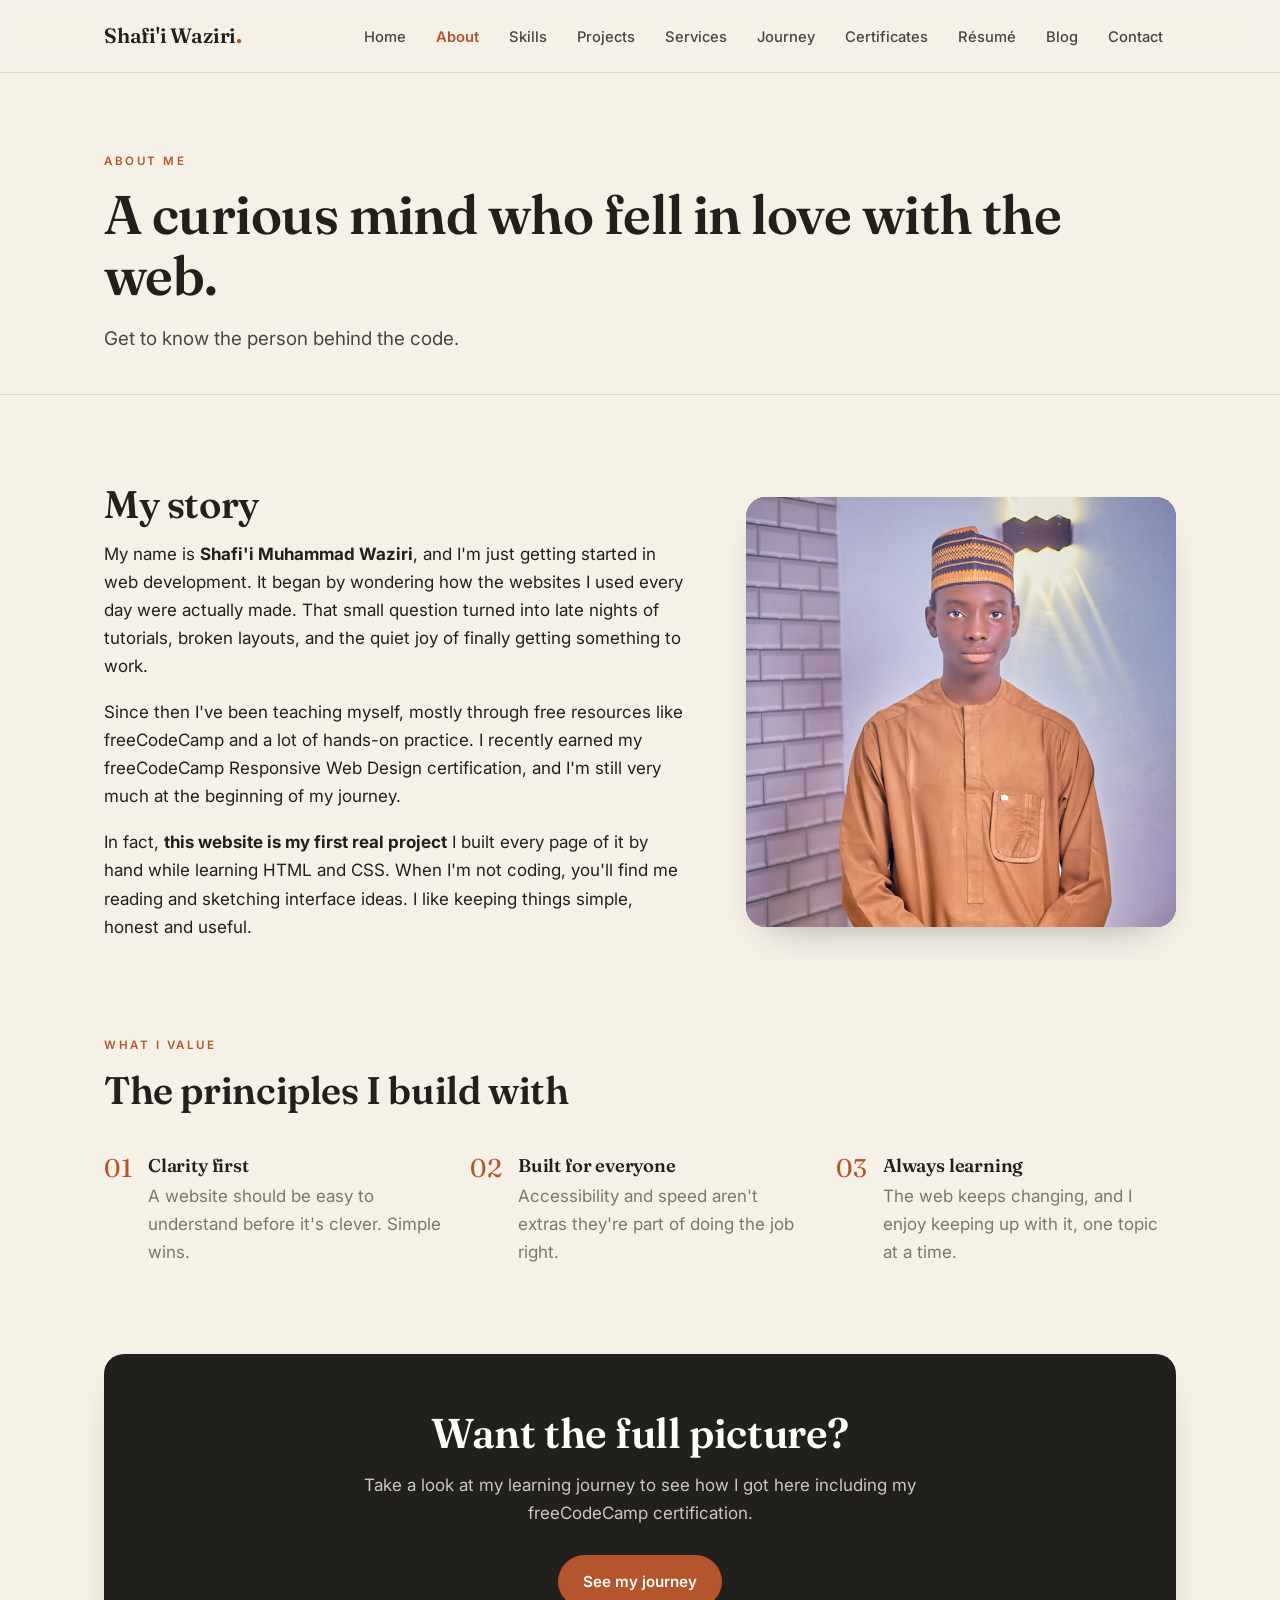
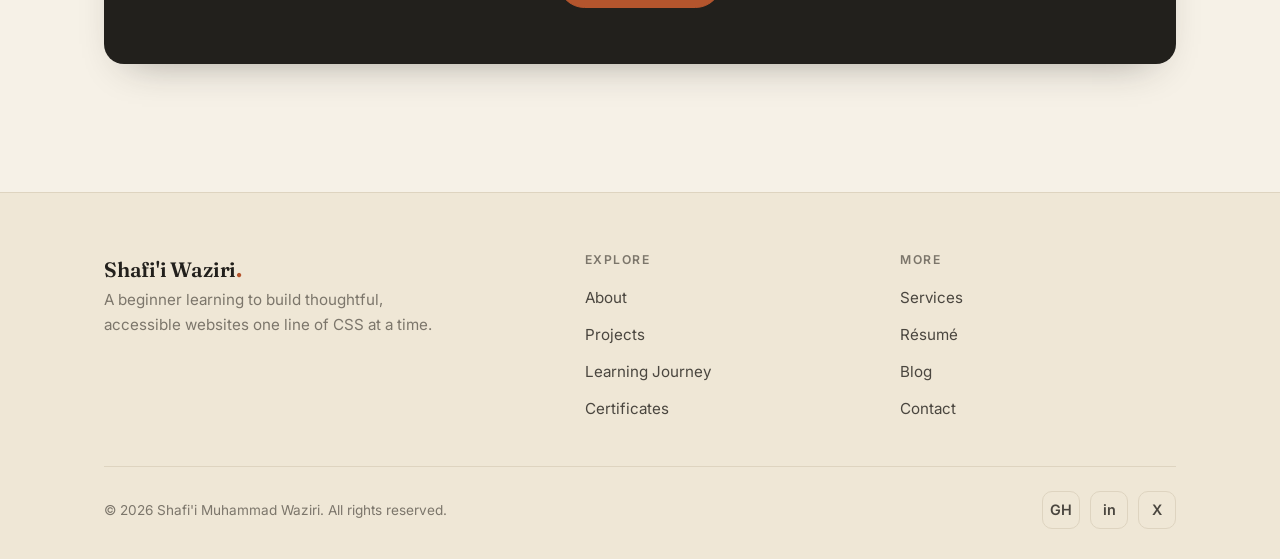
==== about.html @ e69f02b9 "save" ====
<!DOCTYPE html>
<html lang="en">
<head>
  <meta charset="UTF-8" />
  <meta name="viewport" content="width=device-width, initial-scale=1.0" />
  <title>About   Shafi'i Muhammad Waziri</title>
  <meta name="description" content="About Shafi'i Muhammad Waziri   background, values and what drives me as a developer." />
  <link rel="preconnect" href="https://fonts.googleapis.com" />
  <link rel="preconnect" href="https://fonts.gstatic.com" crossorigin />
  <link href="https://fonts.googleapis.com/css2?family=Fraunces:ital,opsz,wght@0,9..144,400..700;1,9..144,400..600&family=Inter:wght@400;500;600;700&display=swap" rel="stylesheet" />
  <link rel="stylesheet" href="css/style.css" />
</head>
<body>

  <header class="site-header">
    <div class="wrap nav">
      <a href="index.html" class="brand">Shafi'i Waziri<span class="brand-dot">.</span></a>
      <button class="nav-toggle" aria-label="Toggle menu" aria-expanded="false">
        <span></span><span></span><span></span>
      </button>
      <ul class="nav-links">
        <li><a href="index.html">Home</a></li>
        <li><a href="about.html" class="active">About</a></li>
        <li><a href="skills.html">Skills</a></li>
        <li><a href="projects.html">Projects</a></li>
        <li><a href="services.html">Services</a></li>
        <li><a href="journey.html">Journey</a></li>
        <li><a href="certificates.html">Certificates</a></li>
        <li><a href="resume.html">Résumé</a></li>
        <li><a href="blog.html">Blog</a></li>
        <li><a href="contact.html">Contact</a></li>
      </ul>
    </div>
  </header>

  <main>
    <section class="page-head">
      <div class="wrap">
        <span class="eyebrow">About me</span>
        <h1>A curious mind who fell in love with the web.</h1>
        <p class="lead">Get to know the person behind the code.</p>
      </div>
    </section>

    <section class="section">
      <div class="wrap hero-grid">
        <div class="reveal">
          <h2 class="sec-title">My story</h2>
          <p style="margin-bottom:18px;">
            My name is <strong>Shafi'i Muhammad Waziri</strong>, and I'm just getting
            started in web development. It began by wondering how the websites I used
            every day were actually made. That small question turned into late nights
            of tutorials, broken layouts, and the quiet joy of finally getting
            something to work.
          </p>
          <p style="margin-bottom:18px;">
            Since then I've been teaching myself, mostly through free resources like
            freeCodeCamp and a lot of hands-on practice. I recently earned my
            freeCodeCamp Responsive Web Design certification, and I'm still very much
            at the beginning of my journey.
          </p>
          <p>
            In fact, <strong>this website is my first real project</strong>   I built
            every page of it by hand while learning HTML and CSS. When I'm not coding,
            you'll find me reading and sketching interface ideas. I like keeping things
            simple, honest and useful.
          </p>
        </div>
        <div class="reveal">
          <div class="portrait" style="aspect-ratio:1/1; background:linear-gradient(160deg,#b4552d,#8a3d1f);">
            <img src="mypic.jpeg" alt="Portrait of Shafi'i Muhammad Waziri" />
          </div>
        </div>
      </div>
    </section>

    <section class="section" style="padding-top:0;">
      <div class="wrap">
        <div class="sec-head reveal">
          <span class="eyebrow">What I value</span>
          <h2 class="sec-title">The principles I build with</h2>
        </div>
        <div class="grid grid-3">
          <div class="value reveal">
            <span class="n">01</span>
            <div>
              <h3>Clarity first</h3>
              <p class="muted">A website should be easy to understand before it's clever. Simple wins.</p>
            </div>
          </div>
          <div class="value reveal">
            <span class="n">02</span>
            <div>
              <h3>Built for everyone</h3>
              <p class="muted">Accessibility and speed aren't extras   they're part of doing the job right.</p>
            </div>
          </div>
          <div class="value reveal">
            <span class="n">03</span>
            <div>
              <h3>Always learning</h3>
              <p class="muted">The web keeps changing, and I enjoy keeping up with it, one topic at a time.</p>
            </div>
          </div>
        </div>
      </div>
    </section>

    <section class="section" style="padding-top:0;">
      <div class="wrap">
        <div class="cta-band reveal">
          <h2>Want the full picture?</h2>
          <p>Take a look at my learning journey to see how I got here   including my freeCodeCamp certification.</p>
          <a href="journey.html" class="btn">See my journey</a>
        </div>
      </div>
    </section>
  </main>

  <footer class="site-footer">
    <div class="wrap">
      <div class="footer-grid">
        <div class="footer-brand">
          <a href="index.html" class="brand">Shafi'i Waziri<span class="brand-dot">.</span></a>
          <p>A beginner learning to build thoughtful, accessible websites   one line of CSS at a time.</p>
        </div>
        <div>
          <h4>Explore</h4>
          <ul class="footer-links">
            <li><a href="about.html">About</a></li>
            <li><a href="projects.html">Projects</a></li>
            <li><a href="journey.html">Learning Journey</a></li>
            <li><a href="certificates.html">Certificates</a></li>
          </ul>
        </div>
        <div>
          <h4>More</h4>
          <ul class="footer-links">
            <li><a href="services.html">Services</a></li>
            <li><a href="resume.html">Résumé</a></li>
            <li><a href="blog.html">Blog</a></li>
            <li><a href="contact.html">Contact</a></li>
          </ul>
        </div>
      </div>
      <div class="footer-bottom">
        <span>&copy; <span id="year">2026</span> Shafi'i Muhammad Waziri. All rights reserved.</span>
        <div class="socials">
          <a href="#" aria-label="GitHub">GH</a>
          <a href="#" aria-label="LinkedIn">in</a>
          <a href="#" aria-label="Twitter">X</a>
        </div>
      </div>
    </div>
  </footer>

  <script src="js/main.js"></script>
</body>
</html>
---- css/style.css ----
/* =========================================================
   Shafi'i Muhammad Waziri   Portfolio
   Shared stylesheet / design system
   ========================================================= */

:root {
  /* Warm editorial palette */
  --paper:      #f6f1e7;
  --paper-2:    #efe7d6;
  --ink:        #22201c;
  --ink-soft:   #4a463f;
  --muted:      #7c766b;
  --line:       #ded4c0;
  --accent:     #b4552d;   /* terracotta */
  --accent-2:   #2f5d50;   /* deep green */
  --white:      #fffdf8;

  --radius:     14px;
  --radius-sm:  8px;
  --shadow:     0 18px 40px -24px rgba(34, 32, 28, 0.45);
  --shadow-sm:  0 8px 20px -14px rgba(34, 32, 28, 0.45);

  --serif: "Fraunces", "Georgia", serif;
  --sans:  "Inter", -apple-system, BlinkMacSystemFont, "Segoe UI", sans-serif;

  --wrap: 1120px;
}

/* ---------- Reset ---------- */
*,
*::before,
*::after { box-sizing: border-box; }

* { margin: 0; padding: 0; }

html { scroll-behavior: smooth; }

body {
  font-family: var(--sans);
  color: var(--ink);
  background: var(--paper);
  line-height: 1.65;
  font-size: 17px;
  -webkit-font-smoothing: antialiased;
  text-rendering: optimizeLegibility;
}

img { max-width: 100%; display: block; }

a { color: inherit; text-decoration: none; }

h1, h2, h3, h4 {
  font-family: var(--serif);
  font-weight: 600;
  line-height: 1.12;
  letter-spacing: -0.01em;
  color: var(--ink);
}

/* ---------- Layout helpers ---------- */
.wrap {
  width: 100%;
  max-width: var(--wrap);
  margin-inline: auto;
  padding-inline: 24px;
}

.section { padding: 88px 0; }
.section--tight { padding: 56px 0; }

.eyebrow {
  font-family: var(--sans);
  text-transform: uppercase;
  letter-spacing: 0.22em;
  font-size: 0.72rem;
  font-weight: 600;
  color: var(--accent);
  display: inline-block;
  margin-bottom: 14px;
}

.lead {
  font-size: 1.18rem;
  color: var(--ink-soft);
  max-width: 60ch;
}

.muted { color: var(--muted); }
.center { text-align: center; }
.mx-auto { margin-inline: auto; }

/* ---------- Buttons ---------- */
.btn {
  display: inline-flex;
  align-items: center;
  gap: 9px;
  font-family: var(--sans);
  font-weight: 600;
  font-size: 0.95rem;
  padding: 13px 24px;
  border-radius: 999px;
  border: 1.5px solid var(--ink);
  background: var(--ink);
  color: var(--white);
  cursor: pointer;
  transition: transform 0.18s ease, background 0.18s ease, color 0.18s ease;
}
.btn:hover { transform: translateY(-2px); background: var(--accent); border-color: var(--accent); }

.btn--ghost {
  background: transparent;
  color: var(--ink);
}
.btn--ghost:hover { background: var(--ink); color: var(--white); border-color: var(--ink); }

.btn--sm { padding: 9px 18px; font-size: 0.85rem; }

/* ---------- Top navigation ---------- */
.site-header {
  position: sticky;
  top: 0;
  z-index: 50;
  background: color-mix(in srgb, var(--paper) 88%, transparent);
  backdrop-filter: blur(10px);
  border-bottom: 1px solid var(--line);
}
.nav {
  display: flex;
  align-items: center;
  justify-content: space-between;
  height: 72px;
}
.brand {
  font-family: var(--serif);
  font-size: 1.3rem;
  font-weight: 600;
  letter-spacing: -0.01em;
  white-space: nowrap;
}
.brand .brand-dot {
  color: var(--accent);
  font-weight: 700;
}
.nav-links {
  display: flex;
  align-items: center;
  gap: 4px;
  list-style: none;
}
.nav-links a {
  font-size: 0.92rem;
  font-weight: 500;
  color: var(--ink-soft);
  padding: 8px 13px;
  border-radius: 8px;
  transition: color 0.15s ease, background 0.15s ease;
}
.nav-links a:hover { color: var(--ink); background: var(--paper-2); }
.nav-links a.active { color: var(--accent); font-weight: 600; }

.nav-toggle {
  display: none;
  flex-direction: column;
  gap: 5px;
  background: none;
  border: none;
  cursor: pointer;
  padding: 8px;
}
.nav-toggle span {
  width: 24px; height: 2px;
  background: var(--ink);
  border-radius: 2px;
  transition: transform 0.25s ease, opacity 0.2s ease;
}
.nav-toggle.open span:nth-child(1) { transform: translateY(7px) rotate(45deg); }
.nav-toggle.open span:nth-child(2) { opacity: 0; }
.nav-toggle.open span:nth-child(3) { transform: translateY(-7px) rotate(-45deg); }

/* ---------- Hero ---------- */
.hero {
  padding: 96px 0 84px;
  position: relative;
  overflow: hidden;
}
.hero-grid {
  display: grid;
  grid-template-columns: 1.15fr 0.85fr;
  gap: 60px;
  align-items: center;
}
.hero h1 {
  font-size: clamp(2.6rem, 6vw, 4.4rem);
  margin-bottom: 22px;
}
.hero h1 em {
  font-style: italic;
  color: var(--accent);
}
.hero .lead { margin-bottom: 32px; }
.hero-cta { display: flex; gap: 14px; flex-wrap: wrap; }

.portrait {
  position: relative;
  border-radius: 20px;
  overflow: hidden;
  aspect-ratio: 4 / 5;
  background: linear-gradient(160deg, var(--accent-2), #1f3f37);
  box-shadow: var(--shadow);
  display: grid;
  place-items: center;
}
.portrait .initials {
  font-family: var(--serif);
  font-size: clamp(4rem, 10vw, 7rem);
  color: rgba(255,255,255,0.92);
  font-weight: 600;
}
.portrait img {
  position: absolute;
  inset: 0;
  width: 100%;
  height: 100%;
  object-fit: cover;
  object-position: center 22%;
}
.portrait::after {
  content: "";
  position: absolute;
  inset: 0;
  background: radial-gradient(circle at 30% 20%, rgba(255,255,255,0.16), transparent 55%);
}

.hero-stats {
  display: flex;
  gap: 40px;
  margin-top: 44px;
  flex-wrap: wrap;
}
.hero-stats .num {
  font-family: var(--serif);
  font-size: 2.1rem;
  color: var(--ink);
  display: block;
  line-height: 1;
}
.hero-stats .lbl {
  font-size: 0.82rem;
  color: var(--muted);
  text-transform: uppercase;
  letter-spacing: 0.08em;
}

/* ---------- Page header (interior pages) ---------- */
.page-head {
  padding: 72px 0 40px;
  border-bottom: 1px solid var(--line);
}
.page-head h1 {
  font-size: clamp(2.2rem, 5vw, 3.4rem);
  margin-bottom: 16px;
}

/* ---------- Section titles ---------- */
.sec-title {
  font-size: clamp(1.7rem, 3.5vw, 2.4rem);
  margin-bottom: 14px;
}
.sec-head { max-width: 62ch; margin-bottom: 44px; }

/* ---------- Cards ---------- */
.card {
  background: var(--white);
  border: 1px solid var(--line);
  border-radius: var(--radius);
  padding: 30px;
  box-shadow: var(--shadow-sm);
  transition: transform 0.2s ease, box-shadow 0.2s ease;
}
.card:hover { transform: translateY(-4px); box-shadow: var(--shadow); }
.card h3 { font-size: 1.3rem; margin-bottom: 10px; }
.card .card-icon {
  width: 46px; height: 46px;
  border-radius: 12px;
  display: grid; place-items: center;
  background: var(--paper-2);
  color: var(--accent);
  font-size: 1.3rem;
  margin-bottom: 18px;
}

.grid { display: grid; gap: 26px; }
.grid-2 { grid-template-columns: repeat(2, 1fr); }
.grid-3 { grid-template-columns: repeat(3, 1fr); }

/* ---------- Skills ---------- */
.skill-row { margin-bottom: 22px; }
.skill-row .top {
  display: flex; justify-content: space-between;
  font-weight: 600; margin-bottom: 8px; font-size: 0.95rem;
}
.bar {
  height: 9px;
  background: var(--paper-2);
  border-radius: 999px;
  overflow: hidden;
}
.bar > span {
  display: block; height: 100%;
  background: linear-gradient(90deg, var(--accent), #d1743f);
  border-radius: 999px;
}
.tag-cloud { display: flex; flex-wrap: wrap; gap: 10px; }
.tag {
  padding: 7px 15px;
  border: 1px solid var(--line);
  border-radius: 999px;
  background: var(--white);
  font-size: 0.88rem;
  font-weight: 500;
  color: var(--ink-soft);
}

/* ---------- Projects ---------- */
.project {
  background: var(--white);
  border: 1px solid var(--line);
  border-radius: var(--radius);
  overflow: hidden;
  box-shadow: var(--shadow-sm);
  transition: transform 0.2s ease, box-shadow 0.2s ease;
}
.project:hover { transform: translateY(-4px); box-shadow: var(--shadow); }
.project .thumb {
  aspect-ratio: 16 / 10;
  display: grid; place-items: center;
  color: var(--white);
  font-family: var(--serif);
  font-size: 1.6rem;
  letter-spacing: 0.02em;
}
.thumb-a { background: linear-gradient(135deg, #b4552d, #d98b4a); }
.thumb-b { background: linear-gradient(135deg, #2f5d50, #4c8a76); }
.thumb-c { background: linear-gradient(135deg, #3a3f6b, #6d74b0); }
.thumb-d { background: linear-gradient(135deg, #7a3b52, #b06a83); }
.thumb-e { background: linear-gradient(135deg, #6b5a2f, #b39b57); }
.thumb-f { background: linear-gradient(135deg, #2c4a63, #5b83a3); }
.project .body { padding: 24px; }
.project .body h3 { font-size: 1.25rem; margin-bottom: 8px; }
.project .meta {
  display: flex; gap: 8px; flex-wrap: wrap;
  margin-top: 16px;
}
.project .meta .tag { font-size: 0.78rem; padding: 5px 11px; }

/* ---------- Timeline (learning journey) ---------- */
.timeline {
  position: relative;
  margin-left: 8px;
  padding-left: 34px;
  border-left: 2px solid var(--line);
}
.timeline-item { position: relative; padding-bottom: 42px; }
.timeline-item:last-child { padding-bottom: 0; }
.timeline-item::before {
  content: "";
  position: absolute;
  left: -43px;
  top: 4px;
  width: 16px; height: 16px;
  border-radius: 50%;
  background: var(--accent);
  border: 3px solid var(--paper);
  box-shadow: 0 0 0 2px var(--accent);
}
.timeline-item .when {
  font-size: 0.8rem;
  font-weight: 600;
  text-transform: uppercase;
  letter-spacing: 0.1em;
  color: var(--accent-2);
}
.timeline-item h3 { font-size: 1.3rem; margin: 6px 0 8px; }

/* ---------- Certificate card ---------- */
.cert {
  border: 1px solid var(--line);
  border-radius: var(--radius);
  background: var(--white);
  overflow: hidden;
  box-shadow: var(--shadow-sm);
}
.cert .cert-top {
  padding: 34px 30px;
  background: linear-gradient(135deg, #123b2f, #1f5d3f);
  color: #eafff3;
  position: relative;
}
.cert .cert-top .badge {
  display: inline-block;
  font-size: 0.72rem;
  letter-spacing: 0.18em;
  text-transform: uppercase;
  padding: 5px 12px;
  border: 1px solid rgba(255,255,255,0.4);
  border-radius: 999px;
  margin-bottom: 16px;
}
.cert .cert-top h3 { color: #fff; font-size: 1.5rem; }
.cert .cert-top .issuer { opacity: 0.85; margin-top: 6px; font-size: 0.95rem; }
.cert .cert-body { padding: 26px 30px; }
.cert .seal {
  position: absolute;
  right: 26px; top: 26px;
  width: 60px; height: 60px;
  border-radius: 50%;
  display: grid; place-items: center;
  background: rgba(255,255,255,0.12);
  border: 2px dashed rgba(255,255,255,0.5);
  font-family: var(--serif);
  font-weight: 700;
  color: #fff;
}

/* ---------- Certificate image ---------- */
.cert-photo {
  border: 1px solid var(--line);
  border-radius: var(--radius);
  background: var(--white);
  padding: 14px;
  box-shadow: var(--shadow-sm);
}
.cert-photo img {
  width: 100%;
  border-radius: var(--radius-sm);
  display: block;
}
.cert-photo .caption {
  text-align: center;
  font-size: 0.85rem;
  color: var(--muted);
  margin-top: 12px;
}

/* ---------- Blog list ---------- */
.post {
  display: grid;
  grid-template-columns: 120px 1fr;
  gap: 26px;
  padding: 28px 0;
  border-bottom: 1px solid var(--line);
  align-items: start;
}
.post:first-child { padding-top: 0; }
.post .date {
  font-family: var(--serif);
  color: var(--accent);
}
.post .date .d { font-size: 2.2rem; line-height: 1; display: block; }
.post .date .m { font-size: 0.82rem; text-transform: uppercase; letter-spacing: 0.1em; color: var(--muted); }
.post h3 { font-size: 1.35rem; margin-bottom: 8px; }
.post .readmore { color: var(--accent); font-weight: 600; font-size: 0.9rem; }

/* ---------- Resume ---------- */
.resume-grid {
  display: grid;
  grid-template-columns: 1fr 1.7fr;
  gap: 50px;
}
.resume-block { margin-bottom: 34px; }
.resume-block h4 {
  font-family: var(--sans);
  text-transform: uppercase;
  letter-spacing: 0.14em;
  font-size: 0.78rem;
  color: var(--accent);
  margin-bottom: 16px;
  padding-bottom: 8px;
  border-bottom: 1px solid var(--line);
}
.xp { margin-bottom: 24px; }
.xp .role { font-weight: 700; font-size: 1.05rem; }
.xp .org { color: var(--accent-2); font-weight: 600; font-size: 0.92rem; }
.xp .time { color: var(--muted); font-size: 0.82rem; margin-bottom: 6px; }

/* ---------- Contact ---------- */
.contact-grid {
  display: grid;
  grid-template-columns: 1fr 1fr;
  gap: 50px;
}
.field { margin-bottom: 18px; }
.field label {
  display: block;
  font-size: 0.82rem;
  font-weight: 600;
  text-transform: uppercase;
  letter-spacing: 0.08em;
  color: var(--ink-soft);
  margin-bottom: 7px;
}
.field input,
.field textarea {
  width: 100%;
  font-family: var(--sans);
  font-size: 1rem;
  padding: 13px 15px;
  border: 1.5px solid var(--line);
  border-radius: var(--radius-sm);
  background: var(--white);
  color: var(--ink);
  transition: border-color 0.15s ease;
}
.field input:focus,
.field textarea:focus { outline: none; border-color: var(--accent); }
.field textarea { min-height: 140px; resize: vertical; }

.info-line {
  display: flex;
  gap: 16px;
  align-items: flex-start;
  padding: 18px 0;
  border-bottom: 1px solid var(--line);
}
.info-line .ico {
  width: 42px; height: 42px;
  border-radius: 12px;
  background: var(--paper-2);
  color: var(--accent);
  display: grid; place-items: center;
  flex-shrink: 0;
  font-size: 1.1rem;
}
.info-line .k { font-size: 0.78rem; text-transform: uppercase; letter-spacing: 0.1em; color: var(--muted); }
.info-line .v { font-weight: 600; }

/* ---------- CTA band ---------- */
.cta-band {
  background: var(--ink);
  color: var(--paper);
  border-radius: 20px;
  padding: 56px;
  text-align: center;
  box-shadow: var(--shadow);
}
.cta-band h2 { color: var(--white); font-size: clamp(1.8rem, 4vw, 2.6rem); margin-bottom: 14px; }
.cta-band p { color: rgba(246,241,231,0.8); max-width: 52ch; margin: 0 auto 28px; }
.cta-band .btn { background: var(--accent); border-color: var(--accent); }
.cta-band .btn:hover { background: var(--white); color: var(--ink); border-color: var(--white); }

/* ---------- Callout / value cards ---------- */
.value {
  display: flex; gap: 16px; align-items: flex-start;
}
.value .n {
  font-family: var(--serif);
  font-size: 1.6rem;
  color: var(--accent);
  line-height: 1;
  flex-shrink: 0;
}
.value h3 { font-size: 1.15rem; margin-bottom: 6px; }

/* ---------- Footer ---------- */
.site-footer {
  background: var(--paper-2);
  border-top: 1px solid var(--line);
  padding: 60px 0 30px;
  margin-top: 40px;
}
.footer-grid {
  display: grid;
  grid-template-columns: 1.6fr 1fr 1fr;
  gap: 40px;
  margin-bottom: 44px;
}
.footer-grid h4 {
  font-family: var(--sans);
  text-transform: uppercase;
  letter-spacing: 0.12em;
  font-size: 0.76rem;
  color: var(--muted);
  margin-bottom: 16px;
}
.footer-links { list-style: none; display: grid; gap: 9px; }
.footer-links a { color: var(--ink-soft); font-size: 0.95rem; }
.footer-links a:hover { color: var(--accent); }
.footer-brand .brand { margin-bottom: 14px; }
.footer-brand p { color: var(--muted); max-width: 34ch; font-size: 0.95rem; }
.footer-bottom {
  display: flex; justify-content: space-between;
  align-items: center; flex-wrap: wrap; gap: 12px;
  padding-top: 24px;
  border-top: 1px solid var(--line);
  color: var(--muted);
  font-size: 0.85rem;
}
.socials { display: flex; gap: 10px; }
.socials a {
  width: 38px; height: 38px;
  border: 1px solid var(--line);
  border-radius: 10px;
  display: grid; place-items: center;
  color: var(--ink-soft);
  transition: background 0.15s ease, color 0.15s ease;
  font-size: 0.9rem;
  font-weight: 600;
}
.socials a:hover { background: var(--accent); color: var(--white); border-color: var(--accent); }

/* ---------- Utility spacing ---------- */
.mt-0 { margin-top: 0; }
.mb-0 { margin-bottom: 0; }

/* ---------- Reveal on scroll ---------- */
.reveal {
  opacity: 0;
  transform: translateY(18px);
  transition: opacity 0.6s ease, transform 0.6s ease;
}
.reveal.in { opacity: 1; transform: none; }

/* ---------- Responsive ---------- */
@media (max-width: 900px) {
  .hero-grid { grid-template-columns: 1fr; gap: 40px; }
  .portrait { max-width: 360px; }
  .grid-3 { grid-template-columns: repeat(2, 1fr); }
  .resume-grid, .contact-grid { grid-template-columns: 1fr; gap: 34px; }
  .footer-grid { grid-template-columns: 1fr 1fr; }
}

@media (max-width: 680px) {
  body { font-size: 16px; }
  .section { padding: 64px 0; }
  .nav-links {
    position: fixed;
    inset: 72px 0 auto 0;
    background: var(--paper);
    flex-direction: column;
    align-items: stretch;
    gap: 0;
    padding: 12px 24px 24px;
    border-bottom: 1px solid var(--line);
    box-shadow: var(--shadow);
    transform: translateY(-140%);
    transition: transform 0.3s ease;
  }
  .nav-links.open { transform: translateY(0); }
  .nav-links a { padding: 13px 8px; border-radius: 8px; }
  .nav-toggle { display: flex; }
  .grid-2, .grid-3 { grid-template-columns: 1fr; }
  .post { grid-template-columns: 64px 1fr; gap: 16px; }
  .post .date .d { font-size: 1.6rem; }
  .footer-grid { grid-template-columns: 1fr; }
  .cta-band { padding: 40px 24px; }
  .hero-stats { gap: 26px; }
}
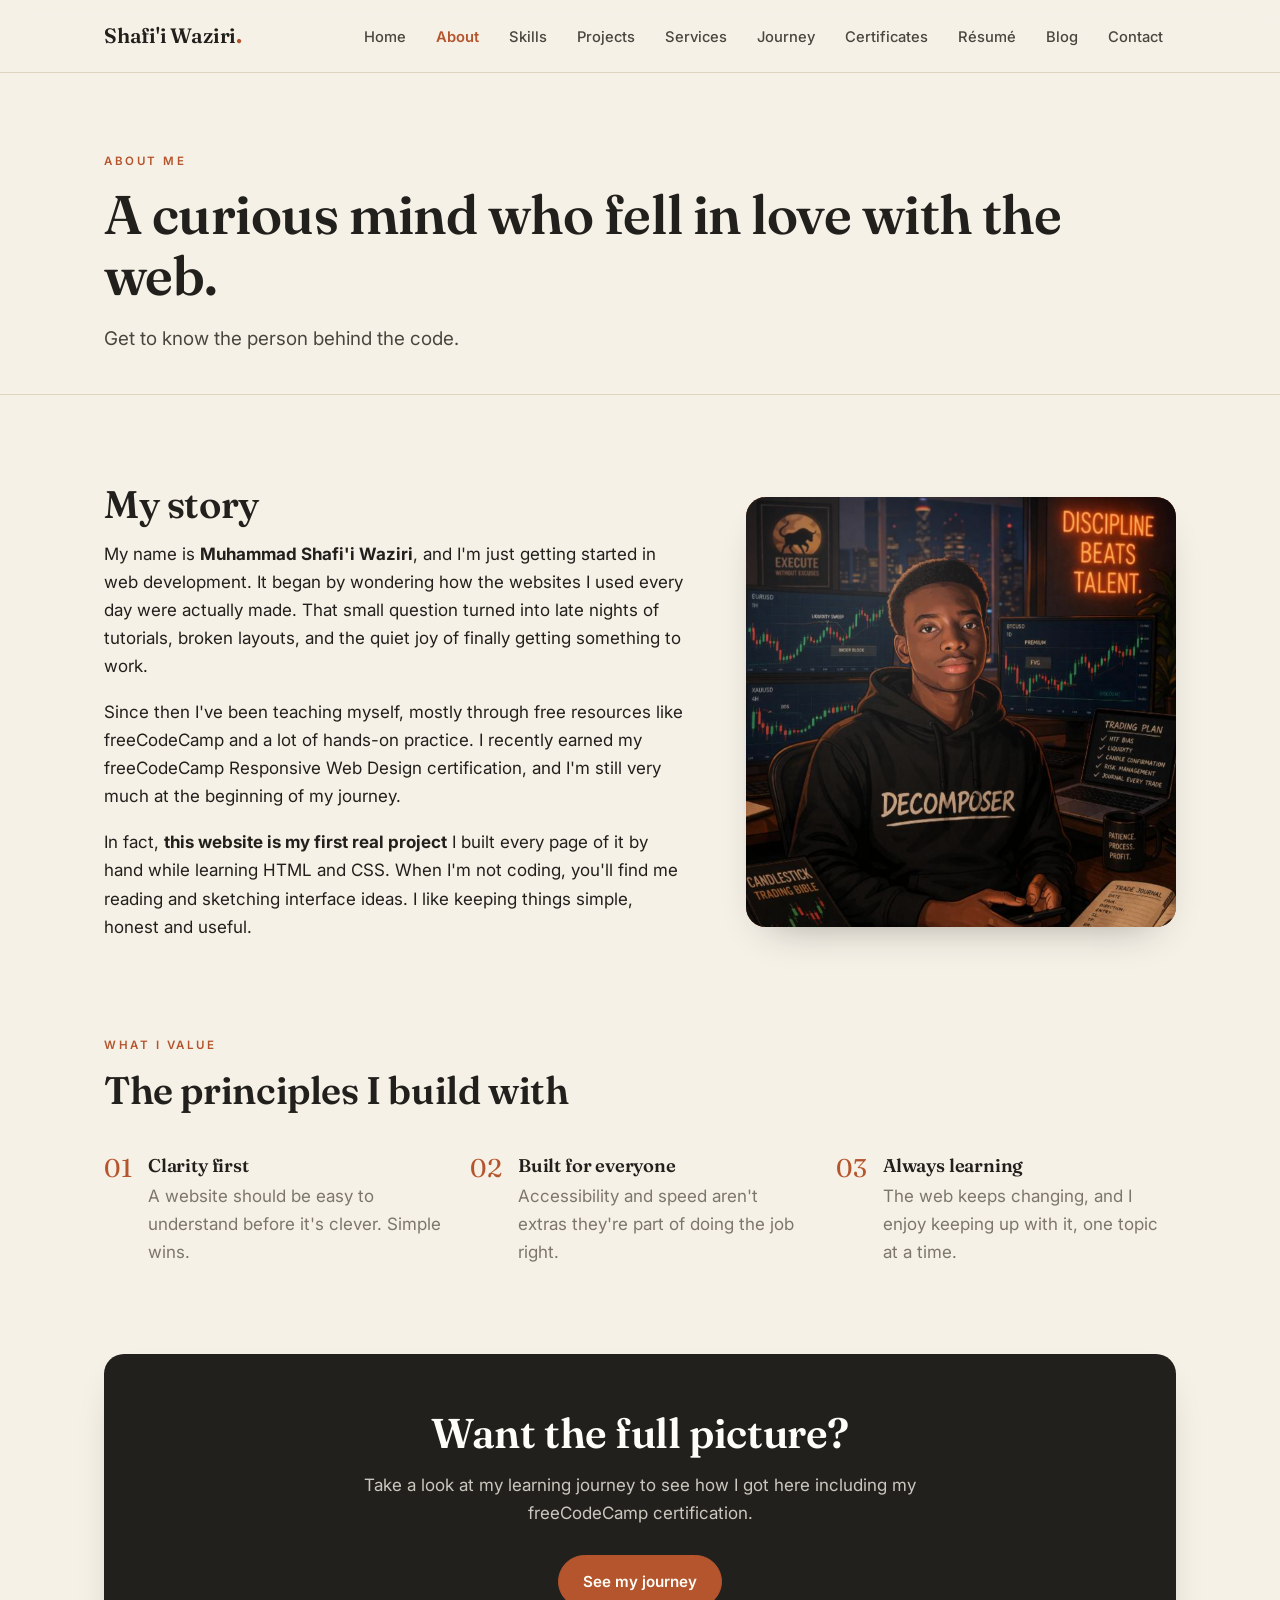
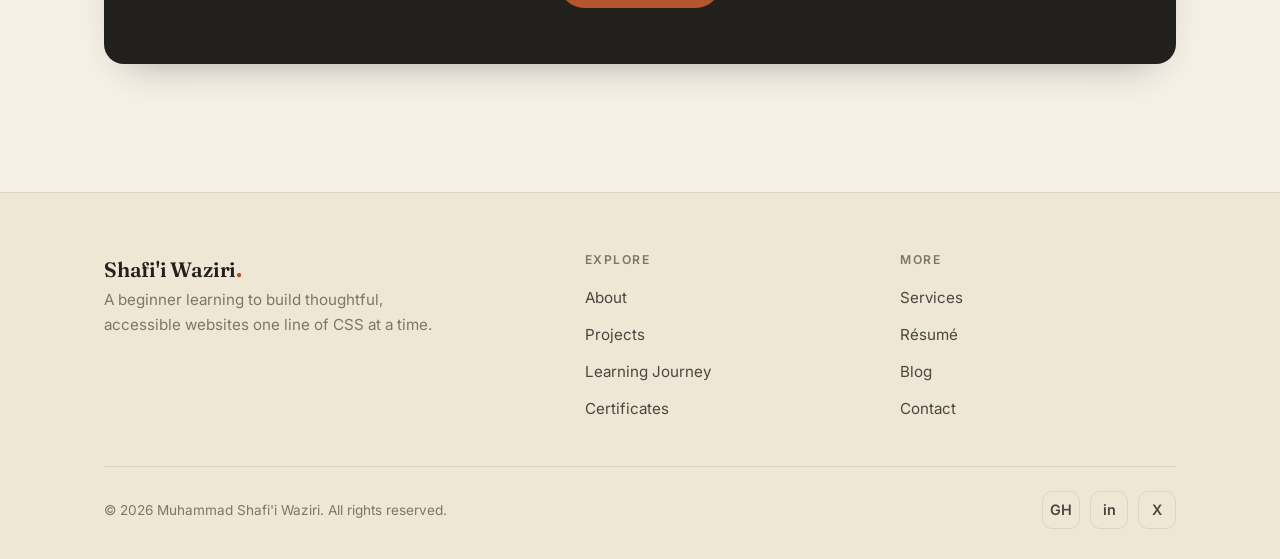
==== commit d08b0152: "save" ====
--- a/about.html
+++ b/about.html
@@ -3,8 +3,8 @@
 <head>
   <meta charset="UTF-8" />
   <meta name="viewport" content="width=device-width, initial-scale=1.0" />
-  <title>About   Shafi'i Muhammad Waziri</title>
-  <meta name="description" content="About Shafi'i Muhammad Waziri   background, values and what drives me as a developer." />
+  <title>About   Muhammad Shafi'i Waziri</title>
+  <meta name="description" content="About Muhammad Shafi'i Waziri   background, values and what drives me as a developer." />
   <link rel="preconnect" href="https://fonts.googleapis.com" />
   <link rel="preconnect" href="https://fonts.gstatic.com" crossorigin />
   <link href="https://fonts.googleapis.com/css2?family=Fraunces:ital,opsz,wght@0,9..144,400..700;1,9..144,400..600&family=Inter:wght@400;500;600;700&display=swap" rel="stylesheet" />
@@ -47,7 +47,7 @@
         <div class="reveal">
           <h2 class="sec-title">My story</h2>
           <p style="margin-bottom:18px;">
-            My name is <strong>Shafi'i Muhammad Waziri</strong>, and I'm just getting
+            My name is <strong>Muhammad Shafi'i Waziri</strong>, and I'm just getting
             started in web development. It began by wondering how the websites I used
             every day were actually made. That small question turned into late nights
             of tutorials, broken layouts, and the quiet joy of finally getting
@@ -68,7 +68,7 @@
         </div>
         <div class="reveal">
           <div class="portrait" style="aspect-ratio:1/1; background:linear-gradient(160deg,#b4552d,#8a3d1f);">
-            <img src="mypic.jpeg" alt="Portrait of Shafi'i Muhammad Waziri" />
+            <img src="mypic.png" alt="Portrait of Muhammad Shafi'i Waziri" />
           </div>
         </div>
       </div>
@@ -144,7 +144,7 @@
         </div>
       </div>
       <div class="footer-bottom">
-        <span>&copy; <span id="year">2026</span> Shafi'i Muhammad Waziri. All rights reserved.</span>
+        <span>&copy; <span id="year">2026</span> Muhammad Shafi'i Waziri. All rights reserved.</span>
         <div class="socials">
           <a href="#" aria-label="GitHub">GH</a>
           <a href="#" aria-label="LinkedIn">in</a>
--- a/css/style.css
+++ b/css/style.css
@@ -1,5 +1,5 @@
 /* =========================================================
-   Shafi'i Muhammad Waziri   Portfolio
+   Muhammad Shafi'i Waziri   Portfolio
    Shared stylesheet / design system
    ========================================================= */
 
